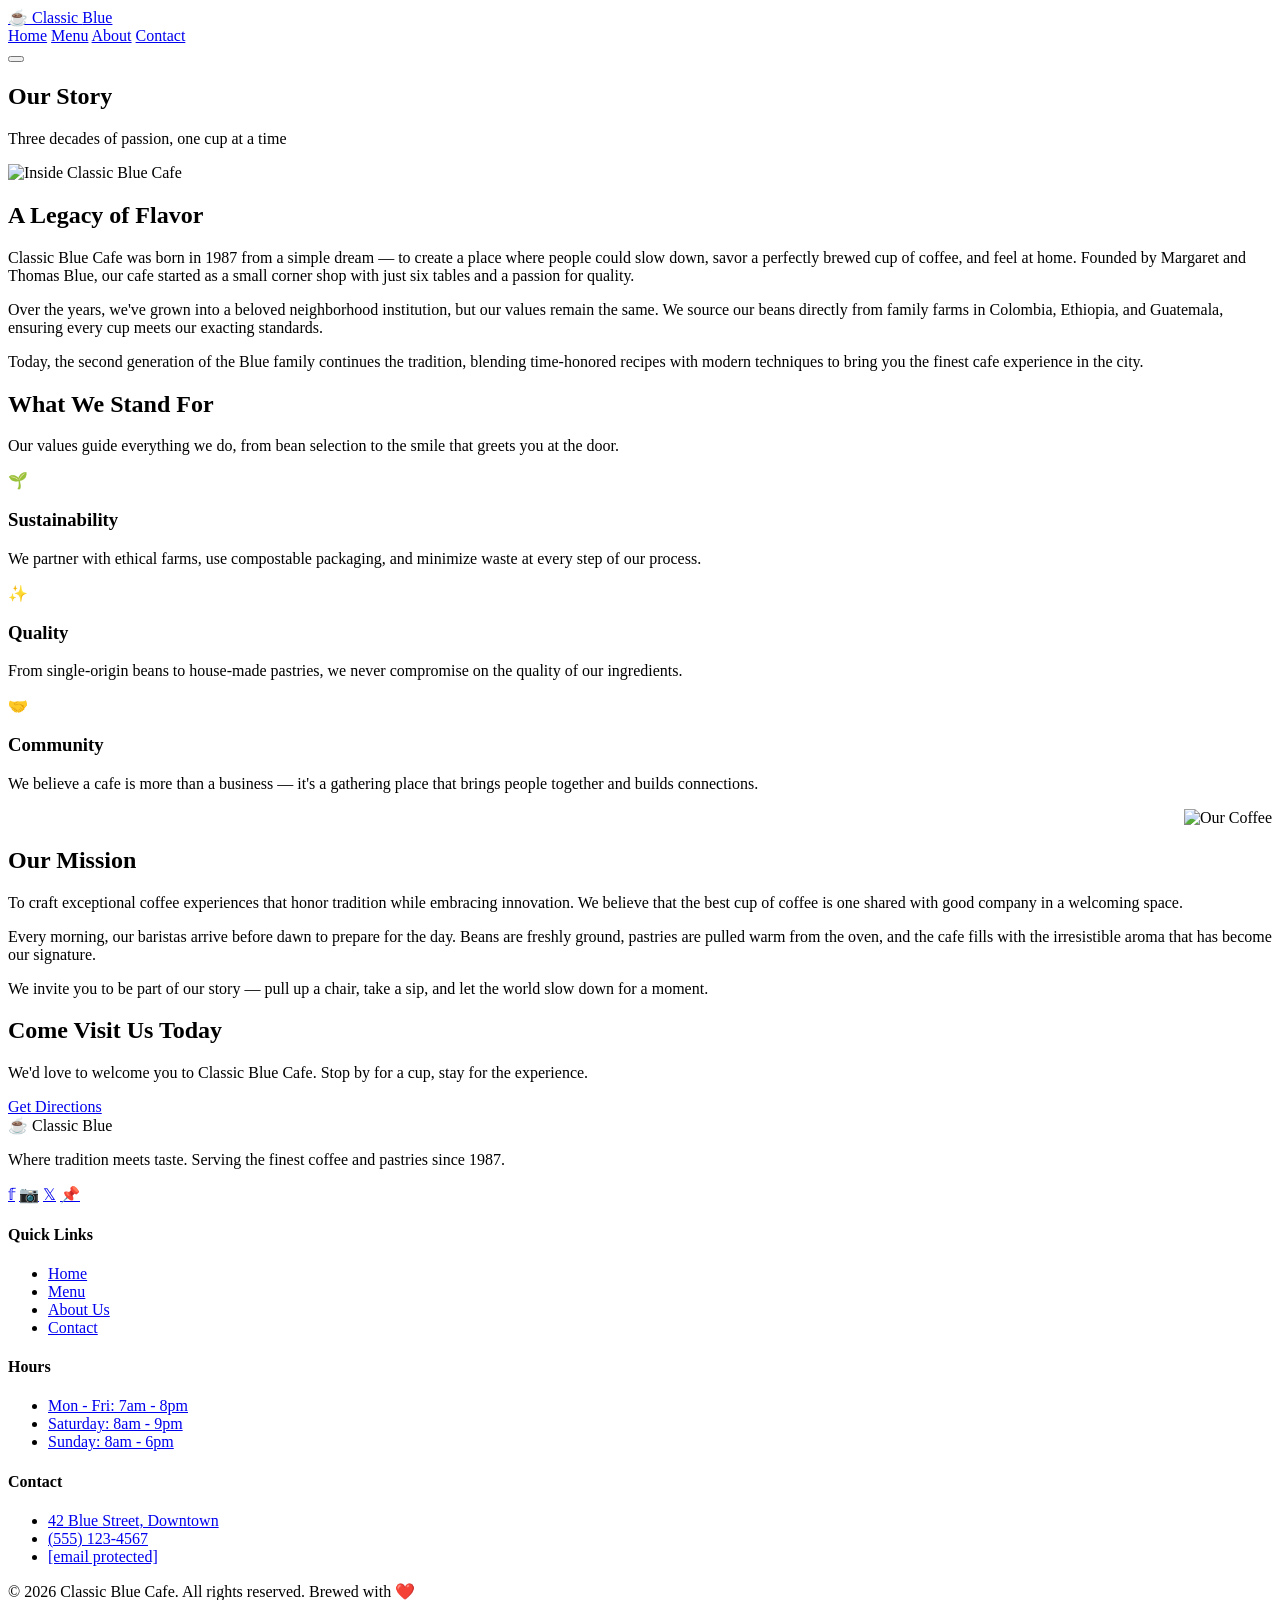
==== about.html @ 6e4e04e0 "Add files via upload" ====
<!DOCTYPE html>
<html lang="en">
<head>
  <meta charset="UTF-8">
  <meta name="viewport" content="width=device-width, initial-scale=1.0">
  <title>About | Classic Blue Cafe</title>
  <link rel="icon" href="https://public-frontend-cos.metadl.com/mgx/img/favicon_atoms.ico" type="image/x-icon">
  <link href="https://fonts.googleapis.com/css2?family=Playfair+Display:wght@400;700&family=Lato:wght@300;400;700&display=swap" rel="stylesheet">
  <link rel="stylesheet" href="./css/styles.css">
</head>
<body>

  <!-- Navigation -->
  <nav class="navbar">
    <div class="nav-container">
      <a href="index.html" class="nav-logo">
        <span class="nav-logo-icon">☕</span>
        <span class="nav-logo-text">Classic <span>Blue</span></span>
      </a>
      <div class="nav-links">
        <a href="index.html">Home</a>
        <a href="menu.html">Menu</a>
        <a href="about.html" class="active">About</a>
        <a href="contact.html">Contact</a>
      </div>
      <button class="nav-toggle" aria-label="Toggle navigation">
        <span></span>
        <span></span>
        <span></span>
      </button>
    </div>
  </nav>

  <!-- Page Hero -->
  <section class="page-hero">
    <div class="hero-bg" style="background-image: url('https://mgx-backend-cdn.metadl.com/generate/images/995978/2026-03-01/b7b6ff10-ab30-4bcf-960d-23d6d398ed83.png');"></div>
    <div class="hero-overlay"></div>
    <div class="page-hero-content">
      <h1>Our Story</h1>
      <p>Three decades of passion, one cup at a time</p>
    </div>
  </section>

  <!-- Story Section -->
  <section class="section section-light">
    <div class="container">
      <div class="about-story fade-in">
        <img src="https://mgx-backend-cdn.metadl.com/generate/images/995978/2026-03-01/e23f444e-fdb7-4b28-87e1-a3728b2cfbf1.png" alt="Inside Classic Blue Cafe" class="about-story-img">
        <div class="about-story-content">
          <h2>A Legacy of Flavor</h2>
          <div class="divider"></div>
          <p>Classic Blue Cafe was born in 1987 from a simple dream — to create a place where people could slow down, savor a perfectly brewed cup of coffee, and feel at home. Founded by Margaret and Thomas Blue, our cafe started as a small corner shop with just six tables and a passion for quality.</p>
          <p>Over the years, we've grown into a beloved neighborhood institution, but our values remain the same. We source our beans directly from family farms in Colombia, Ethiopia, and Guatemala, ensuring every cup meets our exacting standards.</p>
          <p>Today, the second generation of the Blue family continues the tradition, blending time-honored recipes with modern techniques to bring you the finest cafe experience in the city.</p>
        </div>
      </div>
    </div>
  </section>

  <!-- Values Section -->
  <section class="section section-cream">
    <div class="container">
      <div class="section-header fade-in">
        <h2>What We Stand For</h2>
        <div class="divider"></div>
        <p>Our values guide everything we do, from bean selection to the smile that greets you at the door.</p>
      </div>
      <div class="values-grid">
        <div class="value-card fade-in">
          <div class="value-icon">🌱</div>
          <h3>Sustainability</h3>
          <p>We partner with ethical farms, use compostable packaging, and minimize waste at every step of our process.</p>
        </div>
        <div class="value-card fade-in">
          <div class="value-icon">✨</div>
          <h3>Quality</h3>
          <p>From single-origin beans to house-made pastries, we never compromise on the quality of our ingredients.</p>
        </div>
        <div class="value-card fade-in">
          <div class="value-icon">🤝</div>
          <h3>Community</h3>
          <p>We believe a cafe is more than a business — it's a gathering place that brings people together and builds connections.</p>
        </div>
      </div>
    </div>
  </section>

  <!-- Mission Section -->
  <section class="section section-light">
    <div class="container">
      <div class="about-story fade-in" style="direction: rtl;">
        <img src="https://mgx-backend-cdn.metadl.com/generate/images/995978/2026-03-01/1dc5d735-1a0d-44bc-bb09-d825ba2594d9.png" alt="Our Coffee" class="about-story-img" style="direction: ltr;">
        <div class="about-story-content" style="direction: ltr;">
          <h2>Our Mission</h2>
          <div class="divider"></div>
          <p>To craft exceptional coffee experiences that honor tradition while embracing innovation. We believe that the best cup of coffee is one shared with good company in a welcoming space.</p>
          <p>Every morning, our baristas arrive before dawn to prepare for the day. Beans are freshly ground, pastries are pulled warm from the oven, and the cafe fills with the irresistible aroma that has become our signature.</p>
          <p>We invite you to be part of our story — pull up a chair, take a sip, and let the world slow down for a moment.</p>
        </div>
      </div>
    </div>
  </section>

  <!-- CTA -->
  <section class="cta-section">
    <div class="cta-bg" style="background-image: url('https://mgx-backend-cdn.metadl.com/generate/images/995978/2026-03-01/be1093da-88f9-4569-ae5f-2f8de0eddd86.png');"></div>
    <div class="cta-overlay"></div>
    <div class="cta-content container">
      <h2>Come Visit Us Today</h2>
      <p>We'd love to welcome you to Classic Blue Cafe. Stop by for a cup, stay for the experience.</p>
      <a href="contact.html" class="btn btn-primary">Get Directions</a>
    </div>
  </section>

  <!-- Footer -->
  <footer class="footer">
    <div class="container">
      <div class="footer-grid">
        <div class="footer-brand">
          <div class="nav-logo">
            <span class="nav-logo-icon">☕</span>
            <span class="nav-logo-text">Classic <span>Blue</span></span>
          </div>
          <p>Where tradition meets taste. Serving the finest coffee and pastries since 1987.</p>
          <div class="footer-social">
            <a href="#" aria-label="Facebook">𝕗</a>
            <a href="#" aria-label="Instagram">📷</a>
            <a href="#" aria-label="Twitter">𝕏</a>
            <a href="#" aria-label="Pinterest">📌</a>
          </div>
        </div>
        <div class="footer-col">
          <h4>Quick Links</h4>
          <ul>
            <li><a href="index.html">Home</a></li>
            <li><a href="menu.html">Menu</a></li>
            <li><a href="about.html">About Us</a></li>
            <li><a href="contact.html">Contact</a></li>
          </ul>
        </div>
        <div class="footer-col">
          <h4>Hours</h4>
          <ul>
            <li><a href="#">Mon - Fri: 7am - 8pm</a></li>
            <li><a href="#">Saturday: 8am - 9pm</a></li>
            <li><a href="#">Sunday: 8am - 6pm</a></li>
          </ul>
        </div>
        <div class="footer-col">
          <h4>Contact</h4>
          <ul>
            <li><a href="#">42 Blue Street, Downtown</a></li>
            <li><a href="tel:+15551234567">(555) 123-4567</a></li>
            <li><a href="/cdn-cgi/l/email-protection#a0c8c5cccccfe0c3ccc1d3d3c9c3c2ccd5c58ec3c1c6c5"><span class="__cf_email__" data-cfemail="afc7cac3c3c0efccc3cedcdcc6cccdc3daca81cccec9ca">[email&#160;protected]</span></a></li>
          </ul>
        </div>
      </div>
      <div class="footer-bottom">
        <p>&copy; 2026 Classic Blue Cafe. All rights reserved. Brewed with ❤️</p>
      </div>
    </div>
  </footer>

  <script data-cfasync="false" src="/cdn-cgi/scripts/5c5dd728/cloudflare-static/email-decode.min.js"></script><script src="./js/script.js"></script>
</body>
</html>
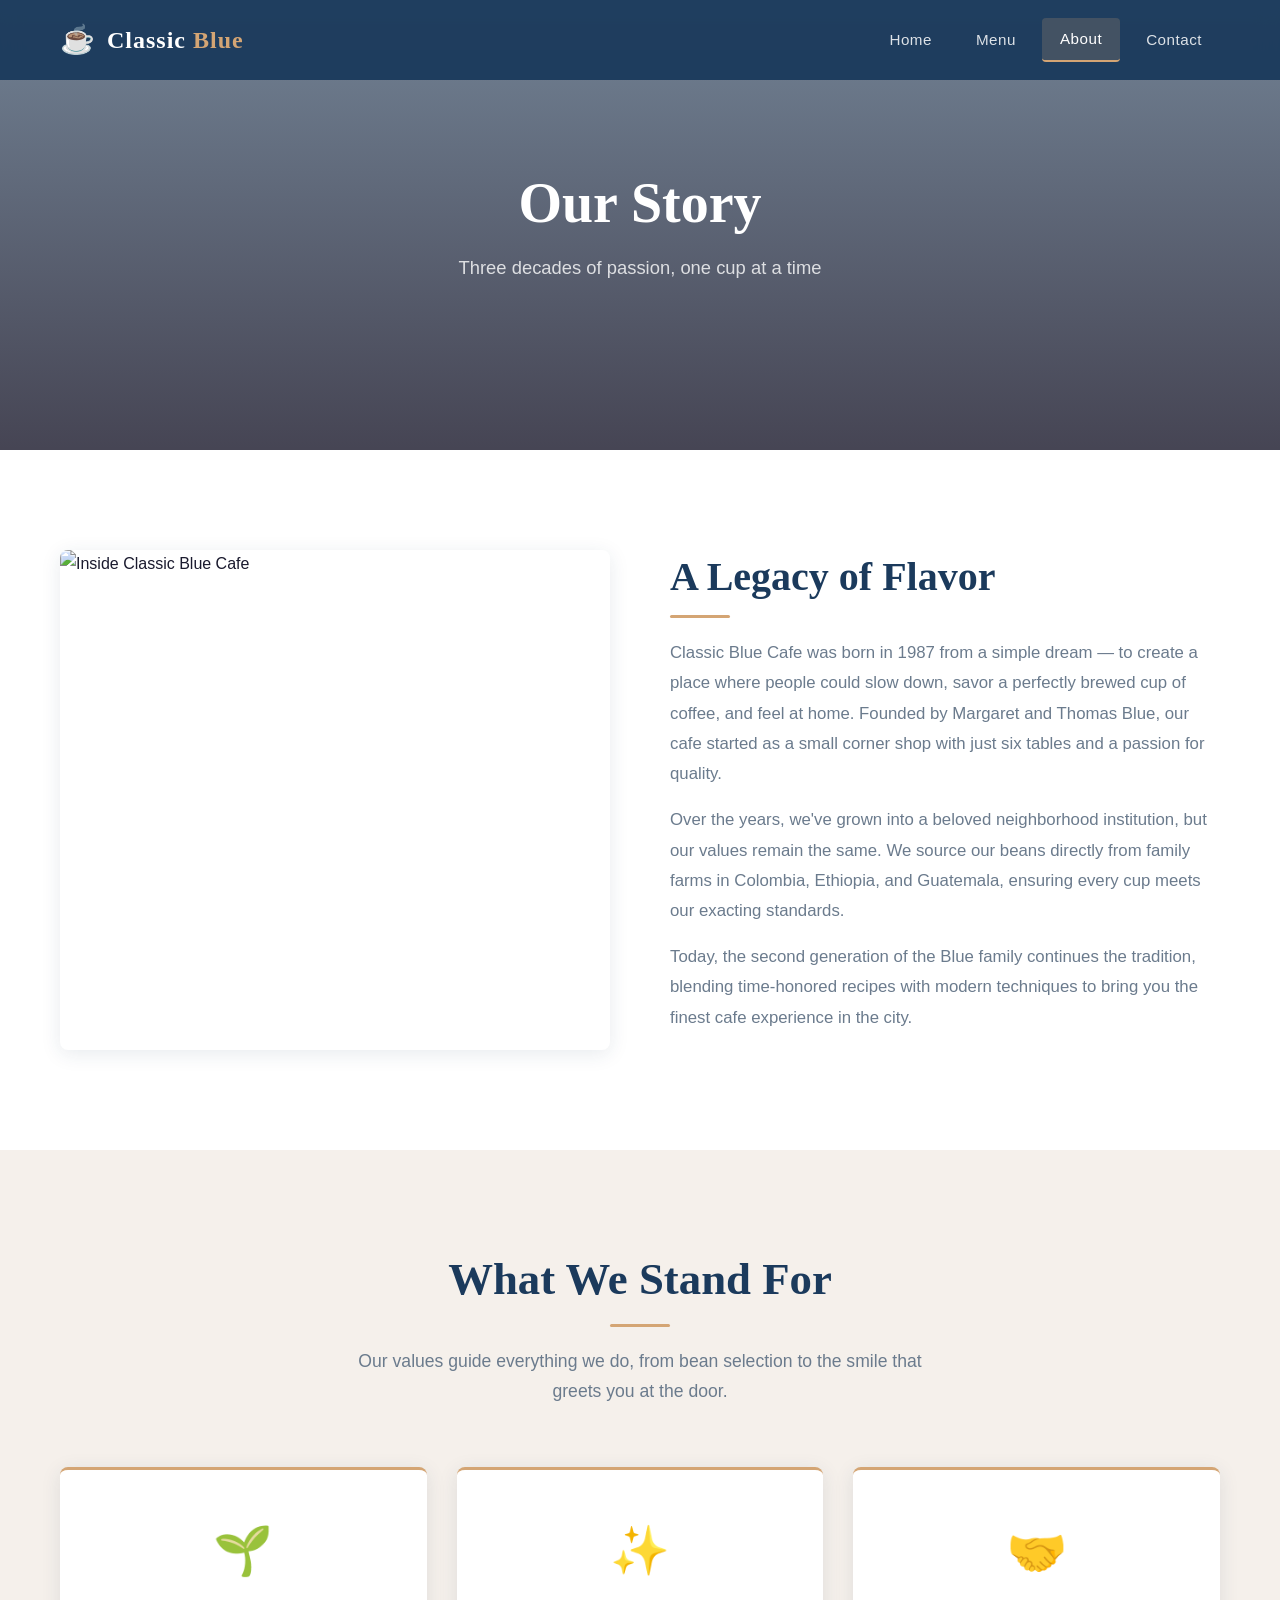
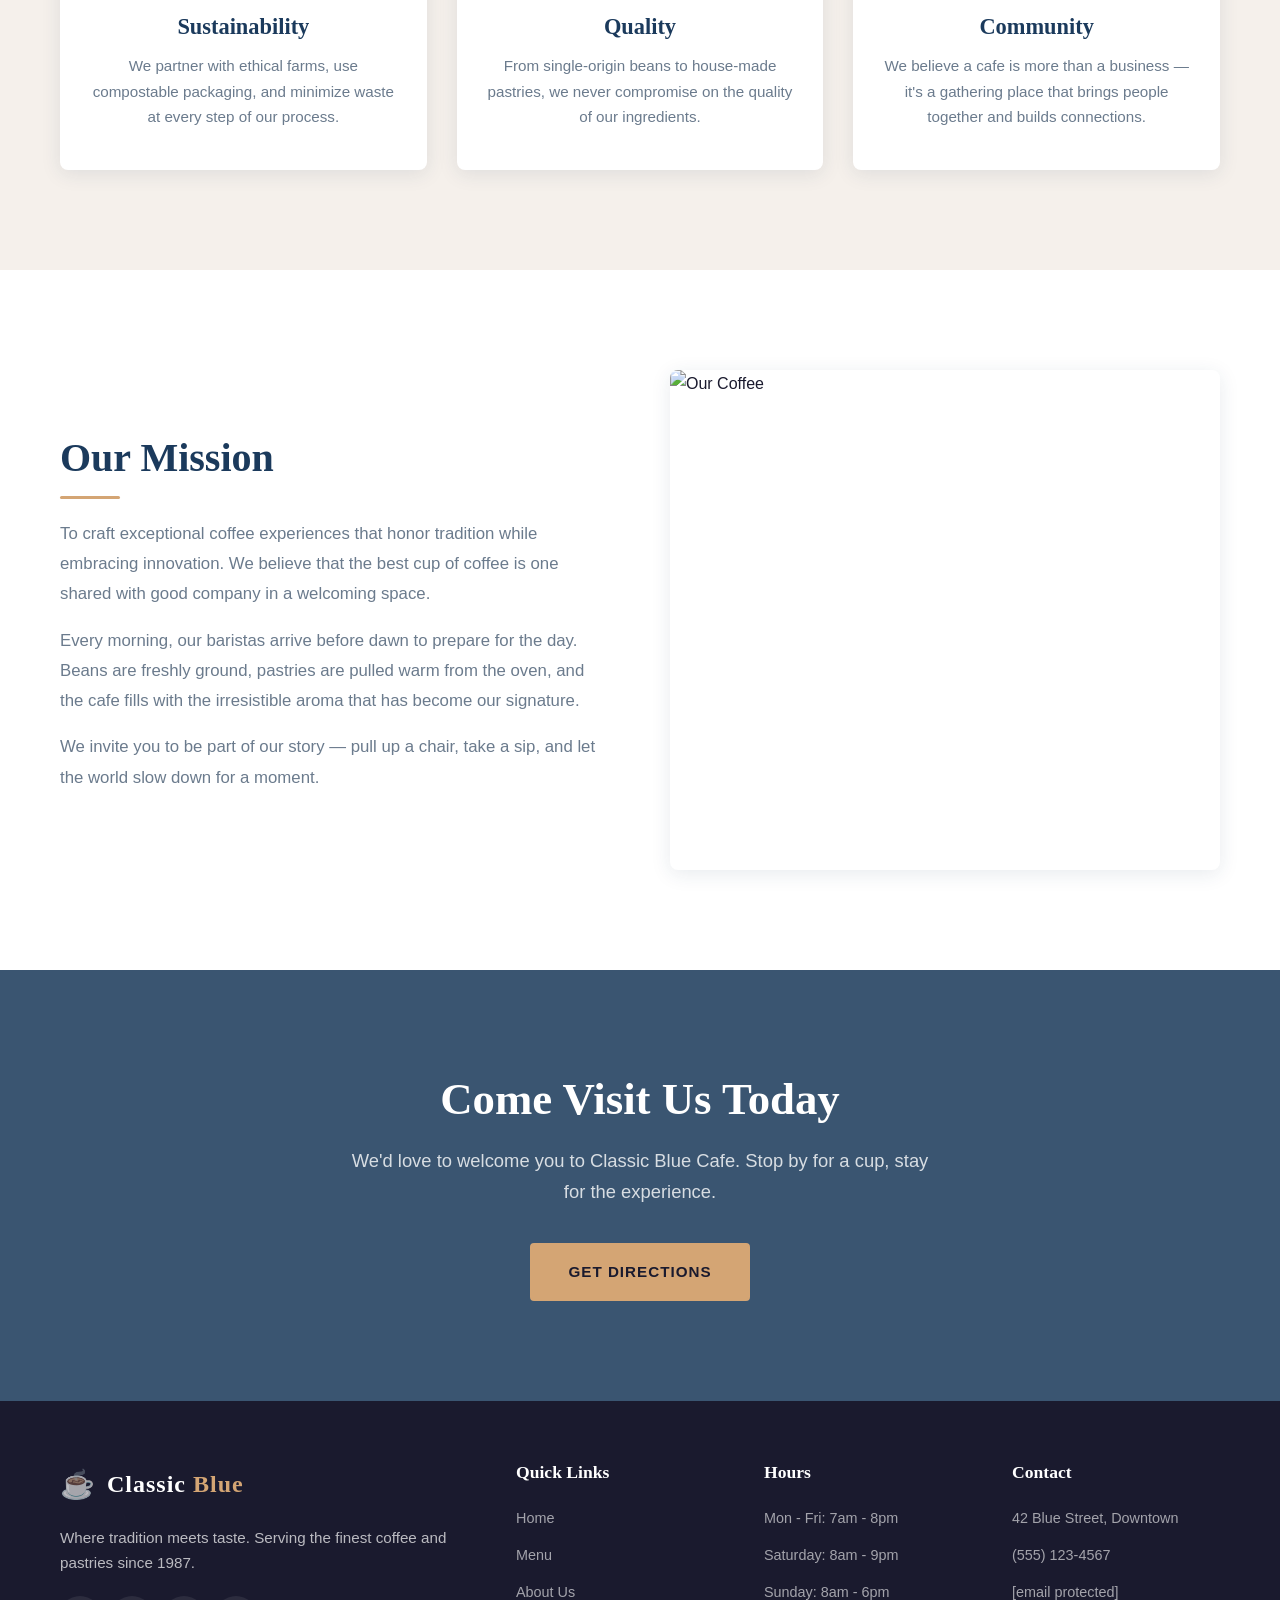
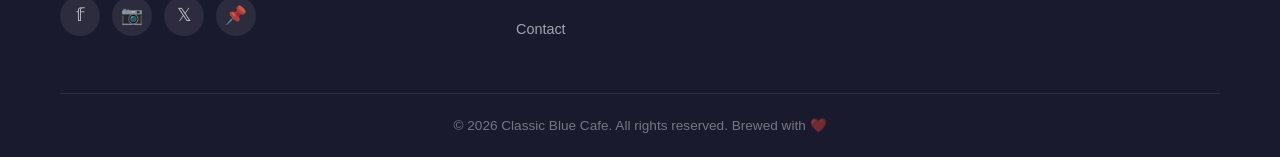
==== commit d2dc37b2: "Update about.html" ====
--- a/about.html
+++ b/about.html
@@ -6,7 +6,7 @@
   <title>About | Classic Blue Cafe</title>
   <link rel="icon" href="https://public-frontend-cos.metadl.com/mgx/img/favicon_atoms.ico" type="image/x-icon">
   <link href="https://fonts.googleapis.com/css2?family=Playfair+Display:wght@400;700&family=Lato:wght@300;400;700&display=swap" rel="stylesheet">
-  <link rel="stylesheet" href="./css/styles.css">
+  <link rel="stylesheet" href="css/styles.css">
 </head>
 <body>
 
@@ -161,6 +161,7 @@
     </div>
   </footer>
 
-  <script data-cfasync="false" src="/cdn-cgi/scripts/5c5dd728/cloudflare-static/email-decode.min.js"></script><script src="./js/script.js"></script>
+  <script data-cfasync="false" src="/cdn-cgi/scripts/5c5dd728/cloudflare-static/email-decode.min.js"></script><script src="js/script.js"></script>
 </body>
-</html>+
+</html>
--- a/css/styles.css
+++ b/css/styles.css
@@ -0,0 +1,1070 @@
+/* ============================================
+   Classic Blue Cafe - Main Stylesheet
+   ============================================ */
+
+/* ---------- CSS Variables ---------- */
+:root {
+  --primary: #1B3A5C;
+  --secondary: #2C5F8A;
+  --accent: #D4A574;
+  --light: #F5F0EB;
+  --dark: #1A1A2E;
+  --white: #FFFFFF;
+  --muted: #6B7B8D;
+  --shadow: 0 4px 20px rgba(27, 58, 92, 0.1);
+  --shadow-hover: 0 8px 30px rgba(27, 58, 92, 0.2);
+  --transition: all 0.3s ease;
+}
+
+/* ---------- Reset & Base ---------- */
+*,
+*::before,
+*::after {
+  margin: 0;
+  padding: 0;
+  box-sizing: border-box;
+}
+
+html {
+  scroll-behavior: smooth;
+  font-size: 16px;
+}
+
+body {
+  font-family: 'Lato', 'Segoe UI', sans-serif;
+  color: var(--dark);
+  background-color: var(--light);
+  line-height: 1.7;
+  overflow-x: hidden;
+}
+
+h1, h2, h3, h4, h5, h6 {
+  font-family: 'Playfair Display', Georgia, serif;
+  font-weight: 700;
+  line-height: 1.3;
+  color: var(--primary);
+}
+
+a {
+  text-decoration: none;
+  color: inherit;
+  transition: var(--transition);
+}
+
+ul {
+  list-style: none;
+}
+
+img {
+  max-width: 100%;
+  height: auto;
+  display: block;
+}
+
+.container {
+  max-width: 1200px;
+  margin: 0 auto;
+  padding: 0 20px;
+}
+
+/* ---------- Navigation ---------- */
+.navbar {
+  position: fixed;
+  top: 0;
+  left: 0;
+  width: 100%;
+  z-index: 1000;
+  background: rgba(27, 58, 92, 0.95);
+  backdrop-filter: blur(10px);
+  padding: 0;
+  transition: var(--transition);
+}
+
+.navbar.scrolled {
+  background: var(--primary);
+  box-shadow: 0 2px 20px rgba(0, 0, 0, 0.3);
+}
+
+.nav-container {
+  max-width: 1200px;
+  margin: 0 auto;
+  padding: 0 20px;
+  display: flex;
+  justify-content: space-between;
+  align-items: center;
+  height: 80px;
+}
+
+.nav-logo {
+  display: flex;
+  align-items: center;
+  gap: 12px;
+}
+
+.nav-logo-icon {
+  font-size: 28px;
+}
+
+.nav-logo-text {
+  font-family: 'Playfair Display', Georgia, serif;
+  font-size: 1.5rem;
+  font-weight: 700;
+  color: var(--white);
+  letter-spacing: 1px;
+}
+
+.nav-logo-text span {
+  color: var(--accent);
+}
+
+.nav-links {
+  display: flex;
+  align-items: center;
+  gap: 8px;
+}
+
+.nav-links a {
+  color: rgba(255, 255, 255, 0.85);
+  font-size: 0.95rem;
+  font-weight: 400;
+  padding: 8px 18px;
+  border-radius: 4px;
+  letter-spacing: 0.5px;
+  transition: var(--transition);
+}
+
+.nav-links a:hover,
+.nav-links a.active {
+  color: var(--white);
+  background: rgba(212, 165, 116, 0.2);
+}
+
+.nav-links a.active {
+  border-bottom: 2px solid var(--accent);
+}
+
+.nav-toggle {
+  display: none;
+  flex-direction: column;
+  gap: 5px;
+  cursor: pointer;
+  padding: 5px;
+  background: none;
+  border: none;
+}
+
+.nav-toggle span {
+  width: 28px;
+  height: 3px;
+  background: var(--white);
+  border-radius: 3px;
+  transition: var(--transition);
+}
+
+.nav-toggle.active span:nth-child(1) {
+  transform: rotate(45deg) translate(5px, 6px);
+}
+
+.nav-toggle.active span:nth-child(2) {
+  opacity: 0;
+}
+
+.nav-toggle.active span:nth-child(3) {
+  transform: rotate(-45deg) translate(5px, -6px);
+}
+
+/* ---------- Hero Section ---------- */
+.hero {
+  position: relative;
+  height: 100vh;
+  min-height: 600px;
+  display: flex;
+  align-items: center;
+  justify-content: center;
+  text-align: center;
+  overflow: hidden;
+}
+
+.hero-bg {
+  position: absolute;
+  top: 0;
+  left: 0;
+  width: 100%;
+  height: 100%;
+  background-size: cover;
+  background-position: center;
+  background-repeat: no-repeat;
+}
+
+.hero-overlay {
+  position: absolute;
+  top: 0;
+  left: 0;
+  width: 100%;
+  height: 100%;
+  background: linear-gradient(
+    180deg,
+    rgba(27, 58, 92, 0.7) 0%,
+    rgba(26, 26, 46, 0.8) 100%
+  );
+}
+
+.hero-content {
+  position: relative;
+  z-index: 2;
+  max-width: 800px;
+  padding: 0 20px;
+  animation: fadeInUp 1s ease;
+}
+
+.hero-badge {
+  display: inline-block;
+  font-family: 'Lato', sans-serif;
+  font-size: 0.85rem;
+  font-weight: 700;
+  letter-spacing: 4px;
+  text-transform: uppercase;
+  color: var(--accent);
+  margin-bottom: 20px;
+  padding: 8px 24px;
+  border: 1px solid rgba(212, 165, 116, 0.4);
+  border-radius: 30px;
+}
+
+.hero h1 {
+  font-size: 4rem;
+  color: var(--white);
+  margin-bottom: 20px;
+  letter-spacing: 2px;
+}
+
+.hero h1 span {
+  color: var(--accent);
+}
+
+.hero p {
+  font-size: 1.2rem;
+  color: rgba(255, 255, 255, 0.85);
+  margin-bottom: 40px;
+  font-weight: 300;
+  max-width: 600px;
+  margin-left: auto;
+  margin-right: auto;
+}
+
+.hero-buttons {
+  display: flex;
+  gap: 16px;
+  justify-content: center;
+  flex-wrap: wrap;
+}
+
+/* ---------- Buttons ---------- */
+.btn {
+  display: inline-block;
+  padding: 14px 36px;
+  font-family: 'Lato', sans-serif;
+  font-size: 0.95rem;
+  font-weight: 700;
+  letter-spacing: 1px;
+  text-transform: uppercase;
+  border-radius: 4px;
+  cursor: pointer;
+  transition: var(--transition);
+  border: 2px solid transparent;
+}
+
+.btn-primary {
+  background: var(--accent);
+  color: var(--dark);
+  border-color: var(--accent);
+}
+
+.btn-primary:hover {
+  background: transparent;
+  color: var(--accent);
+}
+
+.btn-secondary {
+  background: transparent;
+  color: var(--white);
+  border-color: var(--white);
+}
+
+.btn-secondary:hover {
+  background: var(--white);
+  color: var(--primary);
+}
+
+.btn-dark {
+  background: var(--primary);
+  color: var(--white);
+  border-color: var(--primary);
+}
+
+.btn-dark:hover {
+  background: var(--secondary);
+  border-color: var(--secondary);
+}
+
+/* ---------- Section Styles ---------- */
+.section {
+  padding: 100px 0;
+}
+
+.section-light {
+  background: var(--white);
+}
+
+.section-cream {
+  background: var(--light);
+}
+
+.section-dark {
+  background: var(--primary);
+}
+
+.section-header {
+  text-align: center;
+  margin-bottom: 60px;
+}
+
+.section-header h2 {
+  font-size: 2.8rem;
+  margin-bottom: 16px;
+}
+
+.section-header .divider {
+  width: 60px;
+  height: 3px;
+  background: var(--accent);
+  margin: 0 auto 20px;
+  border-radius: 2px;
+}
+
+.section-header p {
+  font-size: 1.1rem;
+  color: var(--muted);
+  max-width: 600px;
+  margin: 0 auto;
+}
+
+/* ---------- Featured Items (Homepage) ---------- */
+.featured-grid {
+  display: grid;
+  grid-template-columns: repeat(3, 1fr);
+  gap: 30px;
+}
+
+.featured-card {
+  background: var(--white);
+  border-radius: 8px;
+  overflow: hidden;
+  box-shadow: var(--shadow);
+  transition: var(--transition);
+}
+
+.featured-card:hover {
+  transform: translateY(-8px);
+  box-shadow: var(--shadow-hover);
+}
+
+.featured-card-img {
+  width: 100%;
+  height: 260px;
+  object-fit: cover;
+}
+
+.featured-card-body {
+  padding: 28px;
+  border-top: 3px solid var(--accent);
+}
+
+.featured-card-body h3 {
+  font-size: 1.4rem;
+  margin-bottom: 10px;
+}
+
+.featured-card-body p {
+  color: var(--muted);
+  font-size: 0.95rem;
+  margin-bottom: 16px;
+}
+
+.featured-card-body .price {
+  font-family: 'Playfair Display', Georgia, serif;
+  font-size: 1.3rem;
+  color: var(--accent);
+  font-weight: 700;
+}
+
+/* ---------- About Teaser (Homepage) ---------- */
+.about-teaser {
+  display: grid;
+  grid-template-columns: 1fr 1fr;
+  gap: 60px;
+  align-items: center;
+}
+
+.about-teaser-img {
+  border-radius: 8px;
+  box-shadow: var(--shadow);
+  width: 100%;
+  height: 450px;
+  object-fit: cover;
+}
+
+.about-teaser-content h2 {
+  font-size: 2.5rem;
+  margin-bottom: 12px;
+}
+
+.about-teaser-content .divider {
+  width: 60px;
+  height: 3px;
+  background: var(--accent);
+  margin-bottom: 20px;
+  border-radius: 2px;
+}
+
+.about-teaser-content p {
+  color: var(--muted);
+  font-size: 1.05rem;
+  margin-bottom: 16px;
+}
+
+.about-teaser-content .btn {
+  margin-top: 10px;
+}
+
+/* ---------- CTA Section ---------- */
+.cta-section {
+  position: relative;
+  padding: 100px 0;
+  text-align: center;
+  overflow: hidden;
+}
+
+.cta-bg {
+  position: absolute;
+  top: 0;
+  left: 0;
+  width: 100%;
+  height: 100%;
+  background-size: cover;
+  background-position: center;
+  background-attachment: fixed;
+}
+
+.cta-overlay {
+  position: absolute;
+  top: 0;
+  left: 0;
+  width: 100%;
+  height: 100%;
+  background: rgba(27, 58, 92, 0.85);
+}
+
+.cta-content {
+  position: relative;
+  z-index: 2;
+}
+
+.cta-content h2 {
+  font-size: 2.8rem;
+  color: var(--white);
+  margin-bottom: 16px;
+}
+
+.cta-content p {
+  font-size: 1.15rem;
+  color: rgba(255, 255, 255, 0.8);
+  margin-bottom: 36px;
+  max-width: 600px;
+  margin-left: auto;
+  margin-right: auto;
+}
+
+/* ---------- Menu Page ---------- */
+.page-hero {
+  position: relative;
+  height: 50vh;
+  min-height: 350px;
+  display: flex;
+  align-items: center;
+  justify-content: center;
+  text-align: center;
+  overflow: hidden;
+}
+
+.page-hero .hero-bg {
+  position: absolute;
+  top: 0;
+  left: 0;
+  width: 100%;
+  height: 100%;
+  background-size: cover;
+  background-position: center;
+}
+
+.page-hero .hero-overlay {
+  position: absolute;
+  top: 0;
+  left: 0;
+  width: 100%;
+  height: 100%;
+  background: linear-gradient(
+    180deg,
+    rgba(27, 58, 92, 0.6) 0%,
+    rgba(26, 26, 46, 0.8) 100%
+  );
+}
+
+.page-hero-content {
+  position: relative;
+  z-index: 2;
+}
+
+.page-hero h1 {
+  font-size: 3.5rem;
+  color: var(--white);
+  margin-bottom: 12px;
+}
+
+.page-hero p {
+  font-size: 1.15rem;
+  color: rgba(255, 255, 255, 0.8);
+}
+
+/* Menu Category */
+.menu-category {
+  margin-bottom: 60px;
+}
+
+.menu-category:last-child {
+  margin-bottom: 0;
+}
+
+.menu-category-header {
+  display: flex;
+  align-items: center;
+  gap: 20px;
+  margin-bottom: 30px;
+}
+
+.menu-category-icon {
+  font-size: 2rem;
+}
+
+.menu-category-header h3 {
+  font-size: 2rem;
+}
+
+.menu-category-header .line {
+  flex: 1;
+  height: 1px;
+  background: var(--accent);
+  opacity: 0.4;
+}
+
+.menu-grid {
+  display: grid;
+  grid-template-columns: repeat(2, 1fr);
+  gap: 20px;
+}
+
+.menu-item {
+  display: flex;
+  justify-content: space-between;
+  align-items: flex-start;
+  padding: 20px 24px;
+  background: var(--white);
+  border-radius: 8px;
+  box-shadow: var(--shadow);
+  transition: var(--transition);
+  border-left: 3px solid transparent;
+}
+
+.menu-item:hover {
+  border-left-color: var(--accent);
+  transform: translateX(4px);
+}
+
+.menu-item-info h4 {
+  font-family: 'Playfair Display', Georgia, serif;
+  font-size: 1.15rem;
+  color: var(--primary);
+  margin-bottom: 4px;
+}
+
+.menu-item-info p {
+  font-size: 0.9rem;
+  color: var(--muted);
+}
+
+.menu-item-price {
+  font-family: 'Playfair Display', Georgia, serif;
+  font-size: 1.2rem;
+  font-weight: 700;
+  color: var(--accent);
+  white-space: nowrap;
+  margin-left: 16px;
+}
+
+/* ---------- About Page ---------- */
+.about-story {
+  display: grid;
+  grid-template-columns: 1fr 1fr;
+  gap: 60px;
+  align-items: center;
+}
+
+.about-story-img {
+  border-radius: 8px;
+  box-shadow: var(--shadow);
+  width: 100%;
+  height: 500px;
+  object-fit: cover;
+}
+
+.about-story-content h2 {
+  font-size: 2.5rem;
+  margin-bottom: 12px;
+}
+
+.about-story-content .divider {
+  width: 60px;
+  height: 3px;
+  background: var(--accent);
+  margin-bottom: 20px;
+  border-radius: 2px;
+}
+
+.about-story-content p {
+  color: var(--muted);
+  font-size: 1.05rem;
+  margin-bottom: 16px;
+  line-height: 1.8;
+}
+
+/* Values */
+.values-grid {
+  display: grid;
+  grid-template-columns: repeat(3, 1fr);
+  gap: 30px;
+}
+
+.value-card {
+  text-align: center;
+  padding: 40px 30px;
+  background: var(--white);
+  border-radius: 8px;
+  box-shadow: var(--shadow);
+  transition: var(--transition);
+  border-top: 3px solid var(--accent);
+}
+
+.value-card:hover {
+  transform: translateY(-6px);
+  box-shadow: var(--shadow-hover);
+}
+
+.value-icon {
+  font-size: 3rem;
+  margin-bottom: 20px;
+}
+
+.value-card h3 {
+  font-size: 1.4rem;
+  margin-bottom: 12px;
+}
+
+.value-card p {
+  color: var(--muted);
+  font-size: 0.95rem;
+}
+
+/* ---------- Contact Page ---------- */
+.contact-wrapper {
+  display: grid;
+  grid-template-columns: 1fr 1fr;
+  gap: 60px;
+}
+
+.contact-form-group {
+  margin-bottom: 24px;
+}
+
+.contact-form-group label {
+  display: block;
+  font-family: 'Playfair Display', Georgia, serif;
+  font-size: 0.95rem;
+  font-weight: 700;
+  color: var(--primary);
+  margin-bottom: 8px;
+}
+
+.contact-form-group input,
+.contact-form-group textarea,
+.contact-form-group select {
+  width: 100%;
+  padding: 14px 18px;
+  font-family: 'Lato', sans-serif;
+  font-size: 1rem;
+  color: var(--dark);
+  background: var(--white);
+  border: 2px solid #e0d8d0;
+  border-radius: 6px;
+  transition: var(--transition);
+  outline: none;
+}
+
+.contact-form-group input:focus,
+.contact-form-group textarea:focus,
+.contact-form-group select:focus {
+  border-color: var(--secondary);
+  box-shadow: 0 0 0 3px rgba(44, 95, 138, 0.1);
+}
+
+.contact-form-group textarea {
+  resize: vertical;
+  min-height: 150px;
+}
+
+.contact-form-group .error-msg {
+  display: none;
+  color: #c0392b;
+  font-size: 0.85rem;
+  margin-top: 6px;
+}
+
+.contact-form-group.error input,
+.contact-form-group.error textarea {
+  border-color: #c0392b;
+}
+
+.contact-form-group.error .error-msg {
+  display: block;
+}
+
+.contact-info-card {
+  background: var(--primary);
+  color: var(--white);
+  padding: 40px;
+  border-radius: 8px;
+  height: fit-content;
+}
+
+.contact-info-card h3 {
+  font-size: 1.8rem;
+  color: var(--white);
+  margin-bottom: 8px;
+}
+
+.contact-info-card > p {
+  color: rgba(255, 255, 255, 0.7);
+  margin-bottom: 30px;
+}
+
+.contact-info-item {
+  display: flex;
+  align-items: flex-start;
+  gap: 16px;
+  margin-bottom: 24px;
+}
+
+.contact-info-item .icon {
+  font-size: 1.5rem;
+  margin-top: 2px;
+}
+
+.contact-info-item h4 {
+  font-family: 'Lato', sans-serif;
+  font-size: 0.85rem;
+  font-weight: 700;
+  letter-spacing: 1px;
+  text-transform: uppercase;
+  color: var(--accent);
+  margin-bottom: 4px;
+}
+
+.contact-info-item p {
+  color: rgba(255, 255, 255, 0.85);
+  font-size: 0.95rem;
+  line-height: 1.6;
+}
+
+.contact-social {
+  display: flex;
+  gap: 12px;
+  margin-top: 30px;
+  padding-top: 24px;
+  border-top: 1px solid rgba(255, 255, 255, 0.15);
+}
+
+.contact-social a {
+  display: flex;
+  align-items: center;
+  justify-content: center;
+  width: 44px;
+  height: 44px;
+  border-radius: 50%;
+  background: rgba(255, 255, 255, 0.1);
+  color: var(--white);
+  font-size: 1.2rem;
+  transition: var(--transition);
+}
+
+.contact-social a:hover {
+  background: var(--accent);
+  color: var(--dark);
+}
+
+/* Success Message */
+.form-success {
+  display: none;
+  text-align: center;
+  padding: 40px;
+}
+
+.form-success.show {
+  display: block;
+}
+
+.form-success .icon {
+  font-size: 3rem;
+  margin-bottom: 16px;
+}
+
+.form-success h3 {
+  font-size: 1.5rem;
+  margin-bottom: 8px;
+}
+
+.form-success p {
+  color: var(--muted);
+}
+
+/* ---------- Footer ---------- */
+.footer {
+  background: var(--dark);
+  color: rgba(255, 255, 255, 0.7);
+  padding: 60px 0 0;
+}
+
+.footer-grid {
+  display: grid;
+  grid-template-columns: 2fr 1fr 1fr 1fr;
+  gap: 40px;
+  margin-bottom: 40px;
+}
+
+.footer-brand .nav-logo {
+  margin-bottom: 16px;
+}
+
+.footer-brand p {
+  font-size: 0.95rem;
+  line-height: 1.7;
+  margin-bottom: 20px;
+}
+
+.footer-social {
+  display: flex;
+  gap: 12px;
+}
+
+.footer-social a {
+  display: flex;
+  align-items: center;
+  justify-content: center;
+  width: 40px;
+  height: 40px;
+  border-radius: 50%;
+  background: rgba(255, 255, 255, 0.08);
+  color: rgba(255, 255, 255, 0.7);
+  font-size: 1.1rem;
+  transition: var(--transition);
+}
+
+.footer-social a:hover {
+  background: var(--accent);
+  color: var(--dark);
+}
+
+.footer-col h4 {
+  font-family: 'Playfair Display', Georgia, serif;
+  font-size: 1.1rem;
+  color: var(--white);
+  margin-bottom: 20px;
+}
+
+.footer-col ul li {
+  margin-bottom: 10px;
+}
+
+.footer-col ul li a {
+  color: rgba(255, 255, 255, 0.6);
+  font-size: 0.9rem;
+  transition: var(--transition);
+}
+
+.footer-col ul li a:hover {
+  color: var(--accent);
+  padding-left: 4px;
+}
+
+.footer-bottom {
+  border-top: 1px solid rgba(255, 255, 255, 0.08);
+  padding: 20px 0;
+  text-align: center;
+  font-size: 0.85rem;
+  color: rgba(255, 255, 255, 0.4);
+}
+
+/* ---------- Animations ---------- */
+@keyframes fadeInUp {
+  from {
+    opacity: 0;
+    transform: translateY(30px);
+  }
+  to {
+    opacity: 1;
+    transform: translateY(0);
+  }
+}
+
+.fade-in {
+  opacity: 0;
+  transform: translateY(30px);
+  transition: opacity 0.6s ease, transform 0.6s ease;
+}
+
+.fade-in.visible {
+  opacity: 1;
+  transform: translateY(0);
+}
+
+/* ---------- Responsive ---------- */
+@media (max-width: 992px) {
+  .hero h1 {
+    font-size: 3rem;
+  }
+
+  .featured-grid {
+    grid-template-columns: repeat(2, 1fr);
+  }
+
+  .about-teaser,
+  .about-story {
+    grid-template-columns: 1fr;
+    gap: 40px;
+  }
+
+  .about-teaser-img,
+  .about-story-img {
+    height: 350px;
+  }
+
+  .values-grid {
+    grid-template-columns: repeat(2, 1fr);
+  }
+
+  .contact-wrapper {
+    grid-template-columns: 1fr;
+  }
+
+  .footer-grid {
+    grid-template-columns: 1fr 1fr;
+  }
+}
+
+@media (max-width: 768px) {
+  .nav-links {
+    position: fixed;
+    top: 80px;
+    left: 0;
+    width: 100%;
+    flex-direction: column;
+    background: var(--primary);
+    padding: 20px;
+    gap: 4px;
+    transform: translateY(-120%);
+    transition: transform 0.4s ease;
+    box-shadow: 0 4px 20px rgba(0, 0, 0, 0.3);
+  }
+
+  .nav-links.active {
+    transform: translateY(0);
+  }
+
+  .nav-links a {
+    width: 100%;
+    text-align: center;
+    padding: 12px;
+  }
+
+  .nav-toggle {
+    display: flex;
+  }
+
+  .hero h1 {
+    font-size: 2.4rem;
+  }
+
+  .hero p {
+    font-size: 1rem;
+  }
+
+  .section {
+    padding: 60px 0;
+  }
+
+  .section-header h2 {
+    font-size: 2rem;
+  }
+
+  .featured-grid {
+    grid-template-columns: 1fr;
+  }
+
+  .menu-grid {
+    grid-template-columns: 1fr;
+  }
+
+  .values-grid {
+    grid-template-columns: 1fr;
+  }
+
+  .page-hero h1 {
+    font-size: 2.5rem;
+  }
+
+  .footer-grid {
+    grid-template-columns: 1fr;
+  }
+
+  .cta-content h2 {
+    font-size: 2rem;
+  }
+}
+
+@media (max-width: 480px) {
+  .hero h1 {
+    font-size: 2rem;
+  }
+
+  .hero-buttons {
+    flex-direction: column;
+    align-items: center;
+  }
+
+  .btn {
+    width: 100%;
+    text-align: center;
+  }
+
+  .page-hero h1 {
+    font-size: 2rem;
+  }
+}
